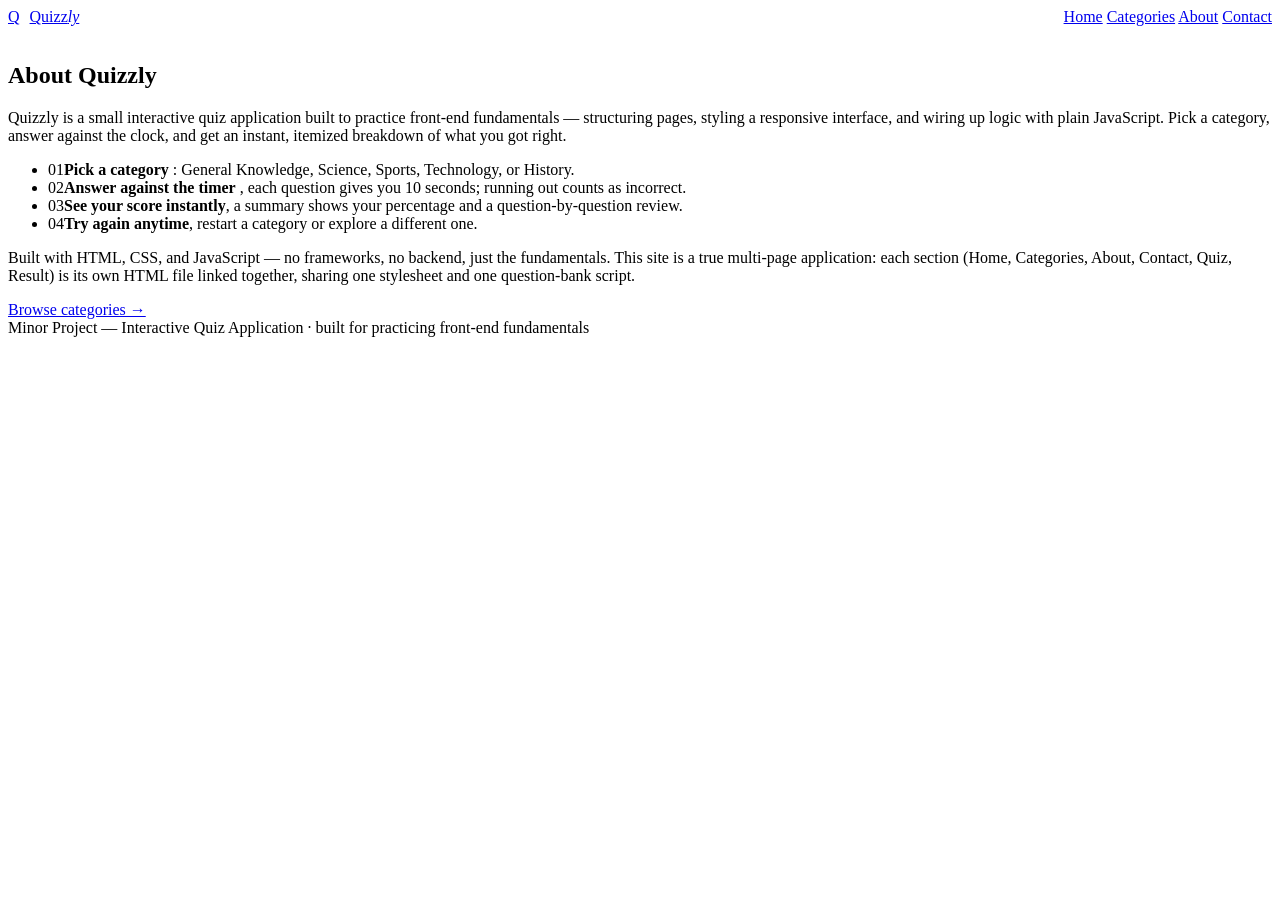
==== about.html @ 91348859 "CSS and Js file included." ====
<!DOCTYPE html>
<html lang="en">
<head>
<meta charset="UTF-8">
<meta name="viewport" content="width=device-width, initial-scale=1.0">
<title>About — Quizzly</title>
<link rel="preconnect" href="https://fonts.googleapis.com">
<link href="https://fonts.googleapis.com/css2?family=Fraunces:ital,opsz,wght@0,9..144,400;0,9..144,600;0,9..144,700;1,9..144,500&family=Inter:wght@400;500;600;700&family=IBM+Plex+Mono:wght@400;500;600&display=swap" rel="stylesheet">
<link rel="stylesheet" href="styles.css">
</head>
<body>

<header class="topbar">
  <div class="topbar-inner" style="display:flex;align-items:center;justify-content:space-between;gap:20px;width:100%;">
    <a class="brand" href="index.html" style="display:flex;align-items:baseline;gap:10px;">
      <div class="mark">Q</div>
      <div class="name">Quizz<em>ly</em></div>
    </a>
    <nav class="tabs" aria-label="Primary">
      <a href="index.html" data-page="home">Home</a>
      <a href="categories.html" data-page="categories">Categories</a>
      <a href="about.html" data-page="about">About</a>
      <a href="contact.html" data-page="contact">Contact</a>
    </nav>
  </div>
</header>

<div class="shell">
  <main class="view">
    <div class="prose">
      <h2 style="margin-top:36px;">About Quizzly</h2>
      <p>Quizzly is a small interactive quiz application built to practice front-end fundamentals — structuring pages, styling a responsive interface, and wiring up logic with plain JavaScript. Pick a category, answer against the clock, and get an instant, itemized breakdown of what you got right.</p>
      <ul class="feature-list">
        <li><span class="num">01</span><span><b>Pick a category</b> : General Knowledge, Science, Sports, Technology, or History.</span></li>
        <li><span class="num">02</span><span><b>Answer against the timer</b> , each question gives you 10 seconds; running out counts as incorrect.</span></li>
        <li><span class="num">03</span><span><b>See your score instantly</b>, a summary shows your percentage and a question-by-question review.</span></li>
        <li><span class="num">04</span><span><b>Try again anytime</b>, restart a category or explore a different one.</span></li>
      </ul>
      <p>Built with HTML, CSS, and JavaScript — no frameworks, no backend, just the fundamentals. This site is a true multi-page application: each section (Home, Categories, About, Contact, Quiz, Result) is its own HTML file linked together, sharing one stylesheet and one question-bank script.</p>
      <a class="btn" href="categories.html">Browse categories →</a>
    </div>
  </main>
  <footer>Minor Project — Interactive Quiz Application &middot; built for practicing front-end fundamentals</footer>
</div>

<script src="data.js"></script>
<script>markActiveNav('about');</script>
</body>
</html>
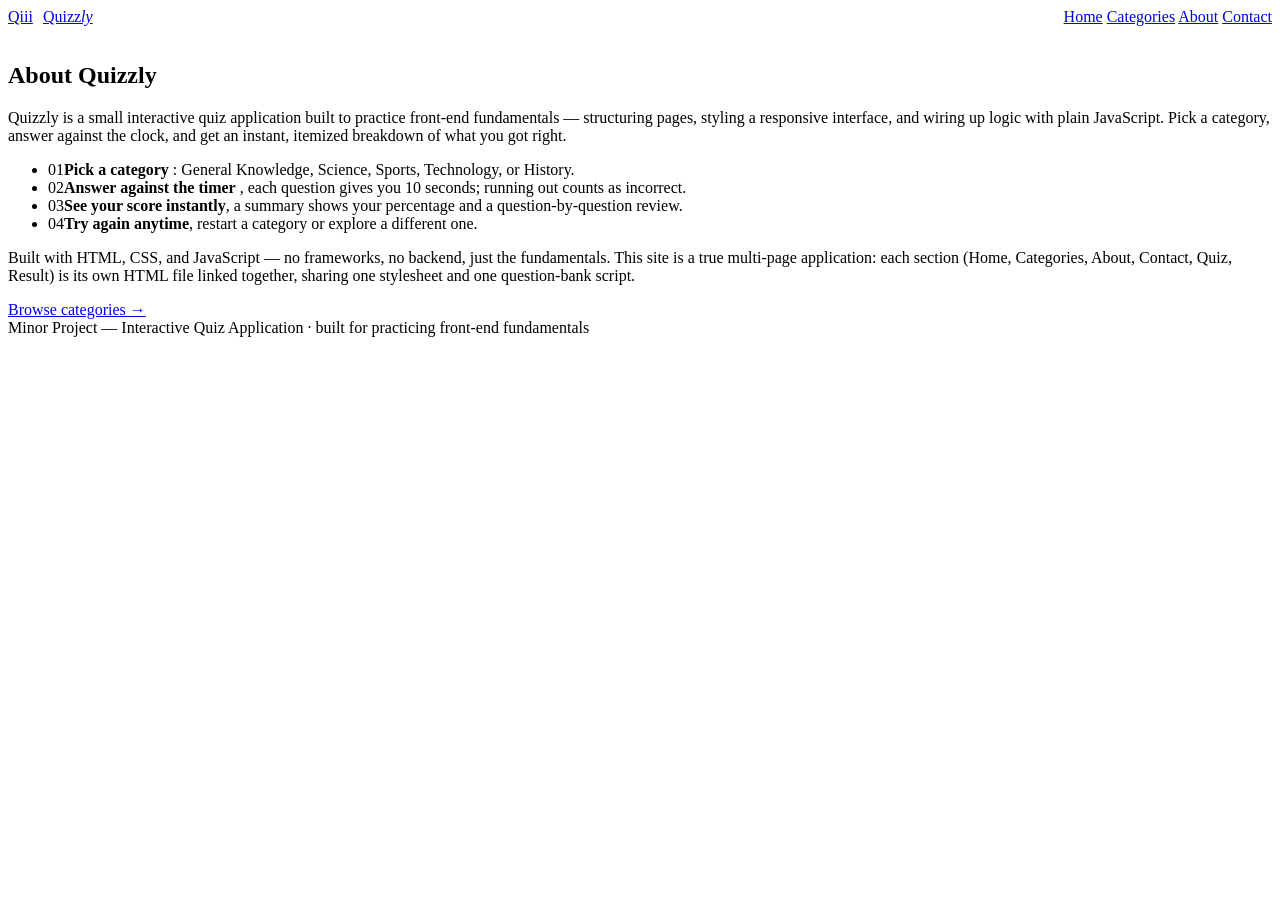
==== commit 1cf186f1: "Html code updated." ====
--- a/about.html
+++ b/about.html
@@ -13,7 +13,7 @@
 <header class="topbar">
   <div class="topbar-inner" style="display:flex;align-items:center;justify-content:space-between;gap:20px;width:100%;">
     <a class="brand" href="index.html" style="display:flex;align-items:baseline;gap:10px;">
-      <div class="mark">Q</div>
+      <div class="mark">Qiii</div>
       <div class="name">Quizz<em>ly</em></div>
     </a>
     <nav class="tabs" aria-label="Primary">
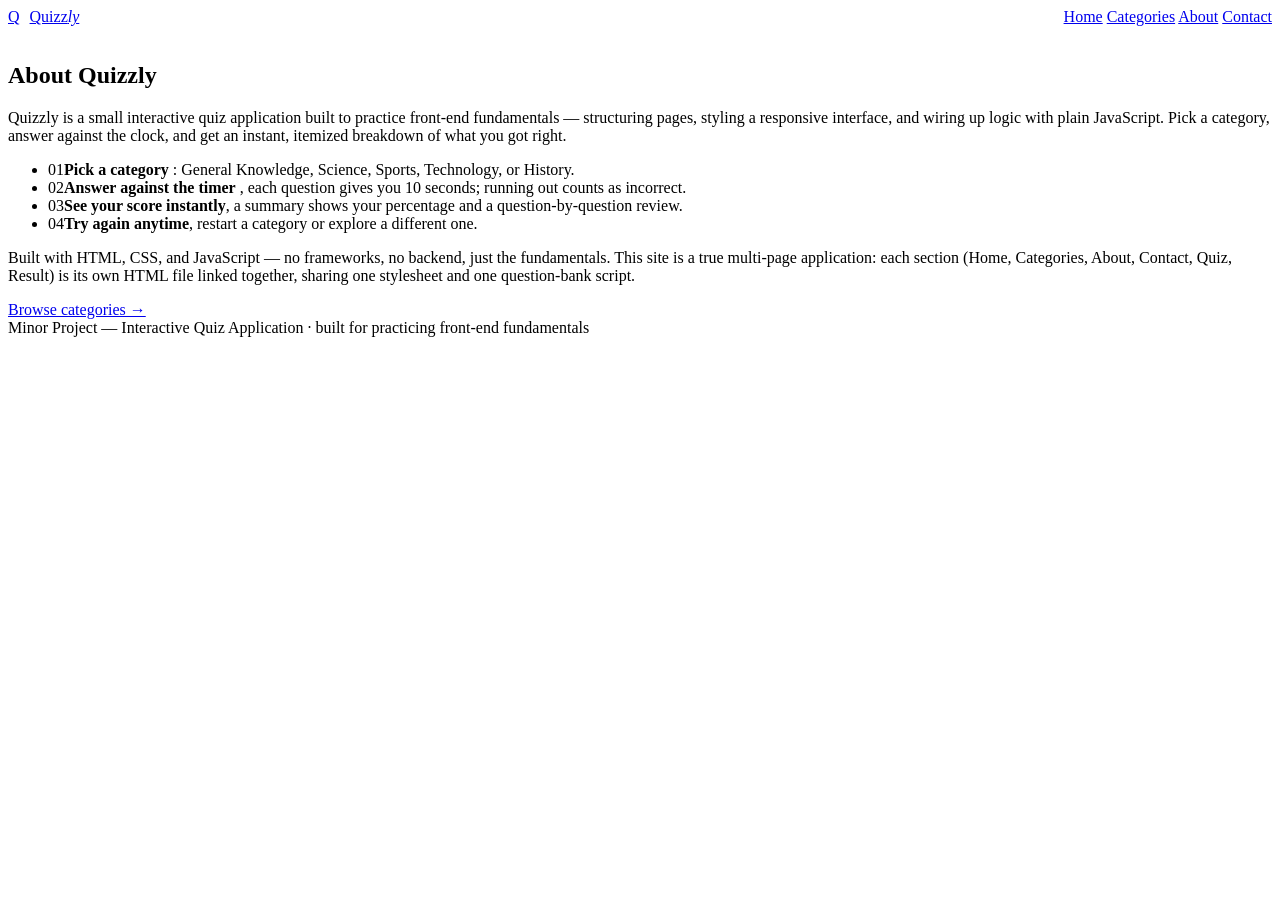
==== commit 67e2a2e8: "HTMl file fixed." ====
--- a/about.html
+++ b/about.html
@@ -13,7 +13,7 @@
 <header class="topbar">
   <div class="topbar-inner" style="display:flex;align-items:center;justify-content:space-between;gap:20px;width:100%;">
     <a class="brand" href="index.html" style="display:flex;align-items:baseline;gap:10px;">
-      <div class="mark">Qiii</div>
+      <div class="mark">Q</div>
       <div class="name">Quizz<em>ly</em></div>
     </a>
     <nav class="tabs" aria-label="Primary">
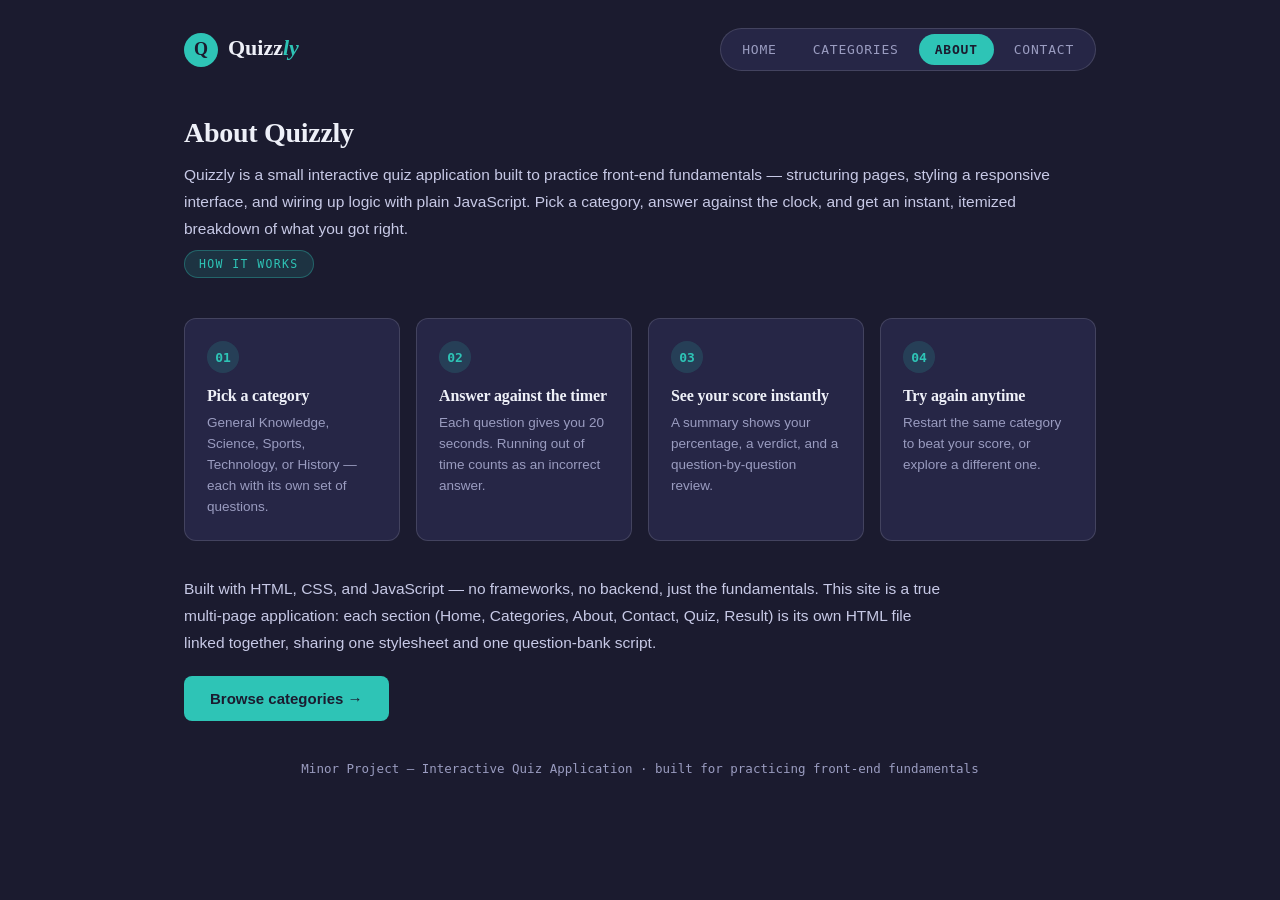
==== commit d358be19: "Every file updated." ====
--- a/about.html
+++ b/about.html
@@ -6,13 +6,13 @@
 <title>About — Quizzly</title>
 <link rel="preconnect" href="https://fonts.googleapis.com">
 <link href="https://fonts.googleapis.com/css2?family=Fraunces:ital,opsz,wght@0,9..144,400;0,9..144,600;0,9..144,700;1,9..144,500&family=Inter:wght@400;500;600;700&family=IBM+Plex+Mono:wght@400;500;600&display=swap" rel="stylesheet">
-<link rel="stylesheet" href="styles.css">
+<link rel="stylesheet" href="CSS/styles.css">
 </head>
 <body>
 
 <header class="topbar">
-  <div class="topbar-inner" style="display:flex;align-items:center;justify-content:space-between;gap:20px;width:100%;">
-    <a class="brand" href="index.html" style="display:flex;align-items:baseline;gap:10px;">
+  <div class="topbar-inner">
+    <a class="brand" href="index.html">
       <div class="mark">Q</div>
       <div class="name">Quizz<em>ly</em></div>
     </a>
@@ -27,15 +27,36 @@
 
 <div class="shell">
   <main class="view">
-    <div class="prose">
-      <h2 style="margin-top:36px;">About Quizzly</h2>
+    <div class="about-intro">
+      <h2 class="page-title">About Quizzly</h2>
       <p>Quizzly is a small interactive quiz application built to practice front-end fundamentals — structuring pages, styling a responsive interface, and wiring up logic with plain JavaScript. Pick a category, answer against the clock, and get an instant, itemized breakdown of what you got right.</p>
-      <ul class="feature-list">
-        <li><span class="num">01</span><span><b>Pick a category</b> : General Knowledge, Science, Sports, Technology, or History.</span></li>
-        <li><span class="num">02</span><span><b>Answer against the timer</b> , each question gives you 10 seconds; running out counts as incorrect.</span></li>
-        <li><span class="num">03</span><span><b>See your score instantly</b>, a summary shows your percentage and a question-by-question review.</span></li>
-        <li><span class="num">04</span><span><b>Try again anytime</b>, restart a category or explore a different one.</span></li>
-      </ul>
+    </div>
+
+    <span class="eyebrow">How it works</span>
+    <div class="step-grid step-grid-row">
+      <div class="step-card">
+        <div class="num">01</div>
+        <h3>Pick a category</h3>
+        <p>General Knowledge, Science, Sports, Technology, or History — each with its own set of questions.</p>
+      </div>
+      <div class="step-card">
+        <div class="num">02</div>
+        <h3>Answer against the timer</h3>
+        <p>Each question gives you 20 seconds. Running out of time counts as an incorrect answer.</p>
+      </div>
+      <div class="step-card">
+        <div class="num">03</div>
+        <h3>See your score instantly</h3>
+        <p>A summary shows your percentage, a verdict, and a question-by-question review.</p>
+      </div>
+      <div class="step-card">
+        <div class="num">04</div>
+        <h3>Try again anytime</h3>
+        <p>Restart the same category to beat your score, or explore a different one.</p>
+      </div>
+    </div>
+
+    <div class="about-outro">
       <p>Built with HTML, CSS, and JavaScript — no frameworks, no backend, just the fundamentals. This site is a true multi-page application: each section (Home, Categories, About, Contact, Quiz, Result) is its own HTML file linked together, sharing one stylesheet and one question-bank script.</p>
       <a class="btn" href="categories.html">Browse categories →</a>
     </div>
@@ -43,7 +64,7 @@
   <footer>Minor Project — Interactive Quiz Application &middot; built for practicing front-end fundamentals</footer>
 </div>
 
-<script src="data.js"></script>
+<script src="Js/data.js"></script>
 <script>markActiveNav('about');</script>
 </body>
-</html>+</html>
--- a/CSS/styles.css
+++ b/CSS/styles.css
@@ -0,0 +1,625 @@
+:root{
+  font-size:16px;
+}
+*{box-sizing:border-box;}
+html,body{margin:0;padding:0;}
+body{
+  background:#1B1B2F;
+  color:#EEF0F8;
+  font-family:'Inter',sans-serif;
+  min-height:100vh;
+  -webkit-font-smoothing:antialiased;
+  overflow-x:hidden;
+}
+@media (prefers-reduced-motion: reduce){
+  *{animation-duration:0.01ms !important; transition-duration:0.01ms !important;}
+}
+h1,h2,h3,.display{
+  font-family:'Fraunces',serif;
+  font-weight:600;
+  letter-spacing:-0.01em;
+}
+.mono{
+  font-family:'IBM Plex Mono',monospace;
+  text-transform:uppercase;
+  letter-spacing:0.08em;
+}
+a{color:inherit; text-decoration:none;}
+button{font-family:inherit;cursor:pointer;}
+
+/* ===== Shell ===== */
+.shell{
+  max-width:960px;
+  margin:0 auto;
+  padding:0 24px 80px;
+}
+.shell-wide{
+  max-width:1120px;
+}
+header.topbar{
+  display:flex;
+  align-items:center;
+  justify-content:space-between;
+  padding:28px 24px 10px;
+  max-width:960px;
+  margin:0 auto;
+}
+.topbar-inner{display:flex;align-items:center;justify-content:space-between;gap:20px;width:100%;}
+.brand{
+  display:flex;
+  align-items:baseline;
+  gap:10px;
+}
+.brand .mark{
+  width:34px;height:34px;
+  border-radius:50%;
+  background:#2EC4B6;
+  display:flex;align-items:center;justify-content:center;
+  color:#1B1B2F;
+  font-family:'Fraunces',serif;
+  font-weight:700;
+  font-size:18px;
+  flex-shrink:0;
+}
+.brand .name{
+  font-size:22px;
+  font-family:'Fraunces',serif;
+  font-weight:600;
+}
+.brand .name em{
+  font-style:italic;
+  color:#2EC4B6;
+}
+
+nav.tabs{
+  display:flex;
+  gap:4px;
+  background:#262646;
+  padding:5px;
+  border-radius:999px;
+  border:1px solid rgba(238,240,248,0.14);
+}
+nav.tabs a{
+  background:transparent;
+  border:none;
+  color:#9A9CC0;
+  padding:8px 16px;
+  border-radius:999px;
+  font-size:13px;
+  font-family:'IBM Plex Mono',monospace;
+  letter-spacing:0.06em;
+  text-transform:uppercase;
+  transition:background .25s ease, color .25s ease;
+  white-space:nowrap;
+  display:inline-block;
+}
+nav.tabs a.active{
+  background:#2EC4B6;
+  color:#1B1B2F;
+  font-weight:600;
+}
+nav.tabs a:hover:not(.active){
+  color:#EEF0F8;
+}
+@media (max-width:640px){
+  header.topbar{flex-direction:column;align-items:stretch;gap:16px;padding:20px 16px 6px;}
+  .shell{padding:0 16px 60px;}
+  nav.tabs{overflow-x:auto;justify-content:flex-start;}
+}
+
+/* ===== Hero / Home ===== */
+.hero{
+  padding:56px 0 40px;
+  display:grid;
+  grid-template-columns:1.1fr 0.9fr;
+  gap:40px;
+  align-items:center;
+}
+@media (max-width:760px){
+  .hero{grid-template-columns:1fr; padding:32px 0 20px;}
+}
+.hero h1{
+  font-size:clamp(36px,6vw,58px);
+  line-height:1.02;
+  margin:0 0 18px;
+}
+.hero h1 .accent{color:#2EC4B6; font-style:italic; font-weight:500;}
+.hero p.lede{
+  font-size:17px;
+  color:#9A9CC0;
+  max-width:44ch;
+  line-height:1.6;
+  margin:0 0 30px;
+}
+
+/* full-focus home hero — the sole centerpiece of the home page */
+.hero-full{
+  min-height:calc(100vh - 170px);
+  padding:40px 0 60px;
+  grid-template-columns:1.15fr 0.85fr;
+  gap:56px;
+}
+@media (max-width:760px){
+  .hero-full{min-height:0; padding:24px 0 30px;}
+}
+.hero-copy{max-width:620px;}
+.eyebrow{
+  display:inline-block;
+  font-family:'IBM Plex Mono',monospace;
+  font-size:11.5px;
+  letter-spacing:0.12em;
+  text-transform:uppercase;
+  color:#2EC4B6;
+  background:rgba(46,196,182,0.14);
+  border:1px solid rgba(46,196,182,0.35);
+  border-radius:999px;
+  padding:6px 14px;
+  margin-bottom:22px;
+}
+.hero-full h1{
+  font-size:clamp(42px,6.4vw,68px);
+  margin-bottom:22px;
+}
+.hero-full .lede{
+  font-size:18.5px;
+  max-width:48ch;
+  margin-bottom:36px;
+}
+.cta-row{display:flex; gap:14px; flex-wrap:wrap; margin-bottom:44px;}
+.btn-lg{padding:17px 32px; font-size:16.5px; border-radius:10px;}
+
+.highlights-row{
+  display:flex;
+  flex-direction:row;
+  justify-content:space-between;
+  gap:24px;
+  margin-top:16px;
+  padding-top:36px;
+  padding-bottom:20px;
+  border-top:1px solid rgba(238,240,248,0.14);
+}
+@media (max-width:760px){
+  .highlights-row{flex-direction:column;}
+}
+.highlight-item{
+  display:flex;
+  align-items:flex-start;
+  gap:14px;
+  flex:1;
+}
+.highlight-item .hi-icon{
+  width:38px;height:38px;
+  flex-shrink:0;
+  border-radius:10px;
+  background:rgba(46,196,182,0.14);
+  color:#2EC4B6;
+  display:flex;align-items:center;justify-content:center;
+  font-size:16px;
+}
+.highlight-item div{display:flex; flex-direction:column; gap:2px;}
+.highlight-item strong{font-size:15px; font-weight:600; color:#EEF0F8;}
+.highlight-item span{font-size:13.5px; color:#9A9CC0;}
+
+.deck-lg{transform:scale(1.12); transform-origin:center;}
+@media (max-width:760px){ .deck-lg{transform:none;} }
+.btn{
+  display:inline-flex;
+  align-items:center;
+  gap:10px;
+  background:#2EC4B6;
+  color:#1B1B2F;
+  border:none;
+  padding:14px 26px;
+  border-radius:8px;
+  font-weight:700;
+  font-size:15px;
+  transition:transform .18s ease, background .18s ease;
+}
+.btn:hover{background:#1E9E92; transform:translateY(-2px);}
+.btn.ghost{
+  background:transparent;
+  color:#EEF0F8;
+  border:1px solid rgba(238,240,248,0.14);
+}
+.btn.ghost:hover{border-color:#2EC4B6; color:#2EC4B6; background:transparent;}
+.btn.small{padding:9px 16px; font-size:13px;}
+.btn:disabled{opacity:.4; cursor:not-allowed; transform:none;}
+
+/* fanned card stack — signature motif */
+.deck{
+  position:relative;
+  height:280px;
+}
+.deck .card{
+  position:absolute;
+  top:0;left:50%;
+  width:190px;height:250px;
+  background:#EEF0F8;
+  border-radius:14px;
+  box-shadow:0 20px 40px rgba(0,0,0,0.35);
+  transform-origin:bottom center;
+  padding:20px;
+  color:#22223B;
+  display:flex;
+  flex-direction:column;
+  justify-content:space-between;
+}
+.deck .card:nth-child(1){transform:translateX(-50%) rotate(-14deg) translateY(6px); z-index:1;}
+.deck .card:nth-child(2){transform:translateX(-50%) rotate(-2deg); z-index:2;}
+.deck .card:nth-child(3){transform:translateX(-50%) rotate(12deg) translateY(10px); z-index:1; background:#DFE2EF;}
+.deck .card .tag{
+  font-family:'IBM Plex Mono',monospace;
+  font-size:10px;
+  text-transform:uppercase;
+  letter-spacing:0.08em;
+  color:#1E9E92;
+  font-weight:600;
+}
+.deck .card .q{
+  font-family:'Fraunces',serif;
+  font-size:15px;
+  line-height:1.35;
+  font-weight:500;
+}
+.deck .card .dot-row{display:flex; gap:6px;}
+.deck .card .dot-row span{width:7px;height:7px;border-radius:50%;background:#DFE2EF;display:block;}
+.deck .card:nth-child(2) .dot-row span:nth-child(1){background:#2EC4B6;}
+@media (max-width:760px){ .deck{height:220px; margin-top:10px;} .deck .card{width:150px; height:190px; padding:14px;} }
+
+.stats-row{
+  display:flex;
+  gap:34px;
+  margin-top:36px;
+  flex-wrap:wrap;
+}
+.stats-row .stat .num{
+  font-family:'Fraunces',serif;
+  font-size:30px;
+  color:#2EC4B6;
+}
+.stats-row .stat .label{
+  font-family:'IBM Plex Mono',monospace;
+  font-size:11px;
+  text-transform:uppercase;
+  letter-spacing:0.07em;
+  color:#9A9CC0;
+}
+
+.section-head{
+  display:flex;
+  align-items:baseline;
+  justify-content:space-between;
+  margin:56px 0 22px;
+  border-bottom:1px solid rgba(238,240,248,0.14);
+  padding-bottom:14px;
+}
+.section-head h2{font-size:26px; margin:0;}
+.section-head .count{font-family:'IBM Plex Mono',monospace; font-size:12px; color:#9A9CC0;}
+
+/* ===== Category cards ===== */
+.cat-grid{
+  display:grid;
+  grid-template-columns:repeat(auto-fill,minmax(210px,1fr));
+  gap:16px;
+}
+.cat-card{
+  background:#262646;
+  border:1px solid rgba(238,240,248,0.14);
+  border-radius:12px;
+  padding:22px;
+  text-align:left;
+  color:#EEF0F8;
+  transition:border-color .2s ease, transform .2s ease;
+  display:flex;
+  flex-direction:column;
+  gap:14px;
+  position:relative;
+  overflow:hidden;
+  width:100%;
+}
+.cat-card:hover{border-color:#2EC4B6; transform:translateY(-3px);}
+.cat-card .icon{
+  width:40px;height:40px;
+  border-radius:10px;
+  display:flex;align-items:center;justify-content:center;
+  background:rgba(46,196,182,0.16);
+  color:#2EC4B6;
+}
+.cat-card h3{font-size:18px; margin:0;}
+.cat-card p{font-size:13px; color:#9A9CC0; margin:0; line-height:1.5;}
+.cat-card .meta{font-family:'IBM Plex Mono',monospace; font-size:11px; color:#9A9CC0; text-transform:uppercase; letter-spacing:.06em;}
+
+/* ===== Quiz page ===== */
+.quiz-wrap{
+  display:flex;
+  flex-direction:column;
+  align-items:center;
+  padding:30px 0 10px;
+}
+.quiz-top{
+  display:flex;
+  justify-content:space-between;
+  align-items:center;
+  width:100%;
+  max-width:620px;
+  margin-bottom:26px;
+}
+.progress-track{
+  flex:1;
+  height:5px;
+  background:#262646;
+  border-radius:3px;
+  margin:0 20px;
+  overflow:hidden;
+}
+.progress-fill{
+  height:100%;
+  background:#2EC4B6;
+  border-radius:3px;
+  transition:width .3s ease;
+}
+.timer-ring{position:relative; width:56px; height:56px; flex-shrink:0;}
+.timer-ring svg{transform:rotate(-90deg);}
+.timer-ring circle{fill:none; stroke-width:5;}
+.timer-ring .bg{stroke:#262646;}
+.timer-ring .fg{stroke:#2EC4B6; stroke-linecap:round; transition:stroke-dashoffset 1s linear, stroke .3s ease;}
+.timer-ring .num{
+  position:absolute; inset:0;
+  display:flex;align-items:center;justify-content:center;
+  font-family:'IBM Plex Mono',monospace;
+  font-size:15px; font-weight:600;
+}
+.timer-ring.warn .fg{stroke:#E63946;}
+
+.q-card{
+  width:100%;
+  max-width:620px;
+  background:#EEF0F8;
+  color:#22223B;
+  border-radius:18px;
+  padding:36px 32px;
+  box-shadow:0 24px 50px rgba(0,0,0,0.35);
+}
+.q-card .cat-tag{
+  font-family:'IBM Plex Mono',monospace;
+  font-size:11px;
+  text-transform:uppercase;
+  letter-spacing:0.08em;
+  color:#1E9E92;
+  font-weight:600;
+  margin-bottom:12px;
+  display:block;
+}
+.q-card h3{font-size:23px; line-height:1.35; margin:0 0 26px;}
+.options{display:flex; flex-direction:column; gap:11px;}
+.opt{
+  text-align:left;
+  background:#fff;
+  border:1.5px solid #DFE2EF;
+  border-radius:10px;
+  padding:14px 18px;
+  font-size:15px;
+  color:#22223B;
+  display:flex;
+  align-items:center;
+  gap:12px;
+  transition:border-color .15s ease, background .15s ease, transform .1s ease;
+  width:100%;
+}
+.opt .letter{
+  width:26px;height:26px;
+  border-radius:50%;
+  background:#DFE2EF;
+  display:flex;align-items:center;justify-content:center;
+  font-family:'IBM Plex Mono',monospace;
+  font-size:12px;
+  font-weight:600;
+  flex-shrink:0;
+}
+.opt:hover:not(:disabled){border-color:#1E9E92; transform:translateX(2px);}
+.opt.correct{background:rgba(67,170,139,0.16); border-color:#43AA8B;}
+.opt.correct .letter{background:#43AA8B; color:#fff;}
+.opt.wrong{background:rgba(230,57,70,0.12); border-color:#E63946;}
+.opt.wrong .letter{background:#E63946; color:#fff;}
+.opt:disabled{cursor:default;}
+
+.q-foot{
+  display:flex;
+  justify-content:flex-end;
+  margin-top:24px;
+}
+
+.quiz-exit{
+  margin-top:22px;
+  color:#9A9CC0;
+  font-size:13px;
+  background:none;
+  border:none;
+  text-decoration:underline;
+}
+.quiz-exit:hover{color:#EEF0F8;}
+
+.no-quiz{
+  text-align:center;
+  padding:60px 20px;
+  color:#9A9CC0;
+}
+
+/* ===== Result page ===== */
+.result-wrap{
+  display:flex;
+  flex-direction:column;
+  align-items:center;
+  padding:40px 0;
+  text-align:center;
+}
+.stamp{
+  width:170px;height:170px;
+  border-radius:50%;
+  border:4px solid #2EC4B6;
+  display:flex;
+  flex-direction:column;
+  align-items:center;
+  justify-content:center;
+  transform:rotate(-6deg);
+  margin-bottom:10px;
+  position:relative;
+}
+.stamp::before{
+  content:'';
+  position:absolute; inset:10px;
+  border:1px dashed #2EC4B6;
+  border-radius:50%;
+  opacity:.6;
+}
+.stamp .pct{font-family:'Fraunces',serif; font-size:46px; color:#2EC4B6; font-weight:700; line-height:1;}
+.stamp .verdict{font-family:'IBM Plex Mono',monospace; font-size:10px; letter-spacing:.1em; text-transform:uppercase; color:#2EC4B6; margin-top:6px;}
+.result-wrap h2{margin:22px 0 6px; font-size:26px;}
+.result-wrap .sub{color:#9A9CC0; margin-bottom:30px;}
+.result-actions{display:flex; gap:12px; flex-wrap:wrap; justify-content:center; margin-bottom:44px;}
+
+.review-list{
+  width:100%;
+  max-width:640px;
+  text-align:left;
+  display:flex;
+  flex-direction:column;
+  gap:10px;
+}
+.review-item{
+  background:#262646;
+  border:1px solid rgba(238,240,248,0.14);
+  border-radius:10px;
+  padding:16px 18px;
+  display:flex;
+  gap:14px;
+  align-items:flex-start;
+}
+.review-item .mark{
+  width:22px;height:22px;
+  border-radius:50%;
+  flex-shrink:0;
+  display:flex;align-items:center;justify-content:center;
+  font-size:12px;
+  font-weight:700;
+  margin-top:2px;
+}
+.review-item.ok .mark{background:#43AA8B; color:#fff;}
+.review-item.bad .mark{background:#E63946; color:#fff;}
+.review-item .q-text{font-size:14px; margin-bottom:6px; font-weight:600;}
+.review-item .a-text{font-size:13px; color:#9A9CC0; line-height:1.5;}
+.review-item .a-text b{color:#EEF0F8; font-weight:600;}
+
+/* ===== About / Contact ===== */
+.prose{max-width:640px; padding:20px 0 10px;}
+.prose p{color:#C7C9E6; line-height:1.75; font-size:15.5px;}
+.prose h2{font-size:28px; margin-bottom:18px;}
+
+/* Contact page — centered content within the shell */
+.prose-center{max-width:560px; margin:0 auto; text-align:center;}
+.prose-center .contact-form{text-align:left;}
+.prose-center .btn{margin:0 auto;}
+
+.page-title{font-size:28px; margin:36px 0 12px;}
+
+/* About page — full-width intro/outro text, cards use the whole shell */
+.about-intro{padding-bottom:8px;}
+.about-intro p{color:#C7C9E6; line-height:1.75; font-size:15.5px; margin:0;}
+.about-outro{padding-top:34px;}
+.about-outro p{color:#C7C9E6; line-height:1.75; font-size:15.5px; margin:0 0 20px; max-width:760px;}
+
+/* step cards — About page, all four in a single row */
+.step-grid{
+  display:grid;
+  grid-template-columns:repeat(2,1fr);
+  gap:16px;
+  margin:18px 0 0;
+}
+@media (max-width:500px){ .step-grid{grid-template-columns:1fr;} }
+.step-grid-row{grid-template-columns:repeat(4,1fr);}
+@media (max-width:900px){ .step-grid-row{grid-template-columns:repeat(2,1fr);} }
+@media (max-width:500px){ .step-grid-row{grid-template-columns:1fr;} }
+.step-card{
+  background:#262646;
+  border:1px solid rgba(238,240,248,0.14);
+  border-radius:12px;
+  padding:22px;
+  transition:border-color .2s ease, transform .2s ease;
+}
+.step-card:hover{border-color:#2EC4B6; transform:translateY(-3px);}
+.step-card .num{
+  display:inline-flex;
+  align-items:center;
+  justify-content:center;
+  width:32px;height:32px;
+  border-radius:50%;
+  background:rgba(46,196,182,0.16);
+  color:#2EC4B6;
+  font-family:'IBM Plex Mono',monospace;
+  font-size:13px;
+  font-weight:600;
+  margin-bottom:14px;
+}
+.step-card h3{font-size:16px; margin:0 0 8px;}
+.step-card p{font-size:13.5px; color:#9A9CC0; line-height:1.55; margin:0;}
+
+form.contact-form{
+  display:flex;
+  flex-direction:column;
+  gap:16px;
+  max-width:520px;
+  margin-top:10px;
+}
+.field label{
+  display:block;
+  font-family:'IBM Plex Mono',monospace;
+  font-size:11px;
+  text-transform:uppercase;
+  letter-spacing:0.07em;
+  color:#9A9CC0;
+  margin-bottom:8px;
+}
+.field input, .field textarea{
+  width:100%;
+  background:#262646;
+  border:1px solid rgba(238,240,248,0.14);
+  border-radius:8px;
+  padding:12px 14px;
+  color:#EEF0F8;
+  font-family:'Inter',sans-serif;
+  font-size:14.5px;
+  resize:vertical;
+}
+.field input:focus, .field textarea:focus{
+  outline:2px solid #2EC4B6;
+  outline-offset:1px;
+  border-color:#2EC4B6;
+}
+.field textarea{min-height:110px;}
+.form-note{
+  font-size:13px;
+  color:#43AA8B;
+  background:rgba(67,170,139,0.14);
+  border:1px solid rgba(67,170,139,0.45);
+  padding:12px 14px;
+  border-radius:8px;
+  display:none;
+}
+.form-note.show{display:block;}
+
+footer{
+  text-align:center;
+  color:#9A9CC0;
+  font-size:12.5px;
+  padding:40px 0 10px;
+  font-family:'IBM Plex Mono',monospace;
+}
+
+.view{animation:fadeIn .35s ease;}
+@keyframes fadeIn{ from{opacity:0; transform:translateY(6px);} to{opacity:1; transform:translateY(0);} }
+
+[hidden]{display:none !important;}
+.sr-only{position:absolute; width:1px;height:1px;overflow:hidden;clip:rect(0,0,0,0);}
+button:focus-visible, .opt:focus-visible, input:focus-visible, textarea:focus-visible, a:focus-visible{
+  outline:2px solid #2EC4B6; outline-offset:2px;
+}
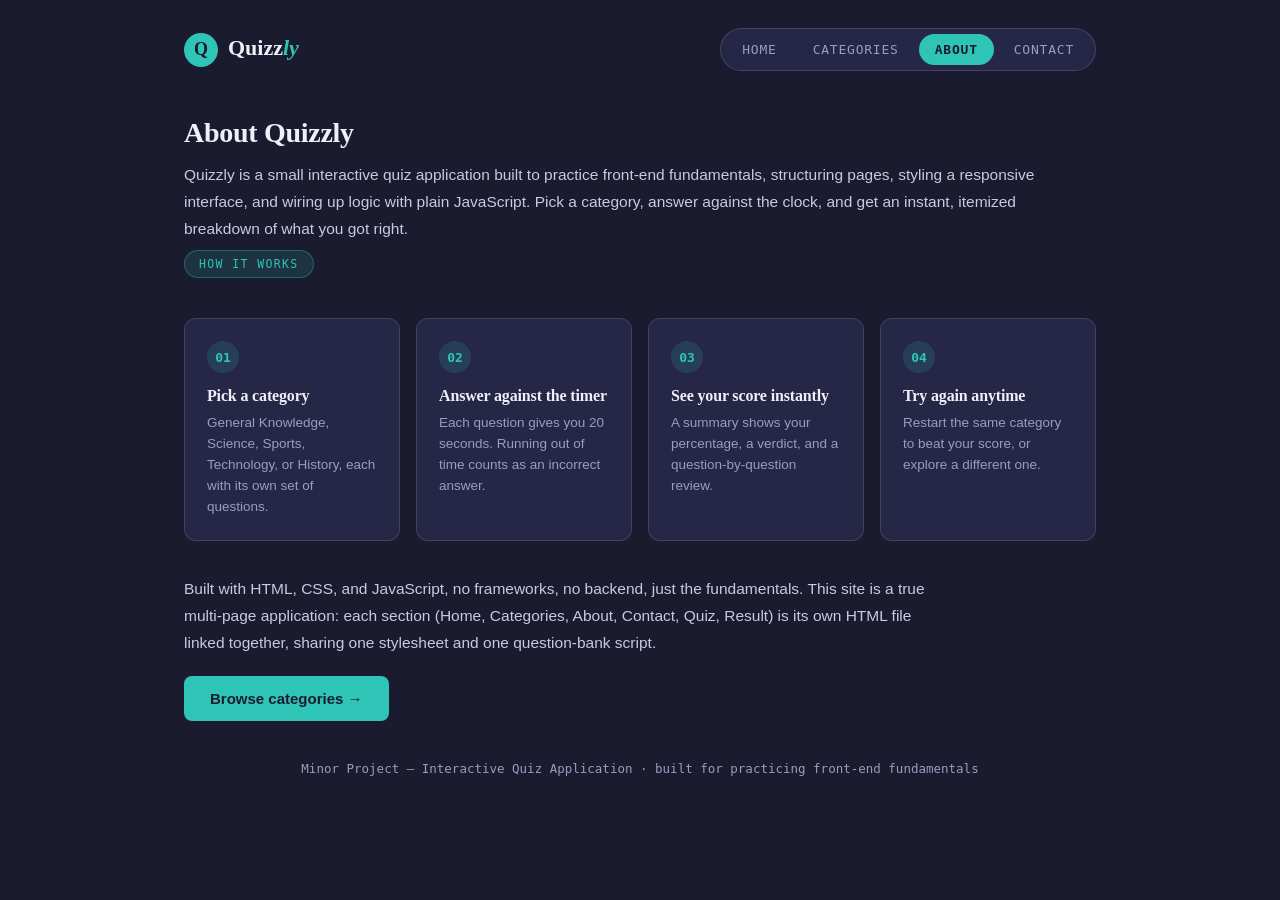
==== commit 7160b77e: "Content tweaks. (minor)" ====
--- a/about.html
+++ b/about.html
@@ -29,7 +29,7 @@
   <main class="view">
     <div class="about-intro">
       <h2 class="page-title">About Quizzly</h2>
-      <p>Quizzly is a small interactive quiz application built to practice front-end fundamentals — structuring pages, styling a responsive interface, and wiring up logic with plain JavaScript. Pick a category, answer against the clock, and get an instant, itemized breakdown of what you got right.</p>
+      <p>Quizzly is a small interactive quiz application built to practice front-end fundamentals, structuring pages, styling a responsive interface, and wiring up logic with plain JavaScript. Pick a category, answer against the clock, and get an instant, itemized breakdown of what you got right.</p>
     </div>
 
     <span class="eyebrow">How it works</span>
@@ -37,7 +37,7 @@
       <div class="step-card">
         <div class="num">01</div>
         <h3>Pick a category</h3>
-        <p>General Knowledge, Science, Sports, Technology, or History — each with its own set of questions.</p>
+        <p>General Knowledge, Science, Sports, Technology, or History, each with its own set of questions.</p>
       </div>
       <div class="step-card">
         <div class="num">02</div>
@@ -57,7 +57,7 @@
     </div>
 
     <div class="about-outro">
-      <p>Built with HTML, CSS, and JavaScript — no frameworks, no backend, just the fundamentals. This site is a true multi-page application: each section (Home, Categories, About, Contact, Quiz, Result) is its own HTML file linked together, sharing one stylesheet and one question-bank script.</p>
+      <p>Built with HTML, CSS, and JavaScript, no frameworks, no backend, just the fundamentals. This site is a true multi-page application: each section (Home, Categories, About, Contact, Quiz, Result) is its own HTML file linked together, sharing one stylesheet and one question-bank script.</p>
       <a class="btn" href="categories.html">Browse categories →</a>
     </div>
   </main>
